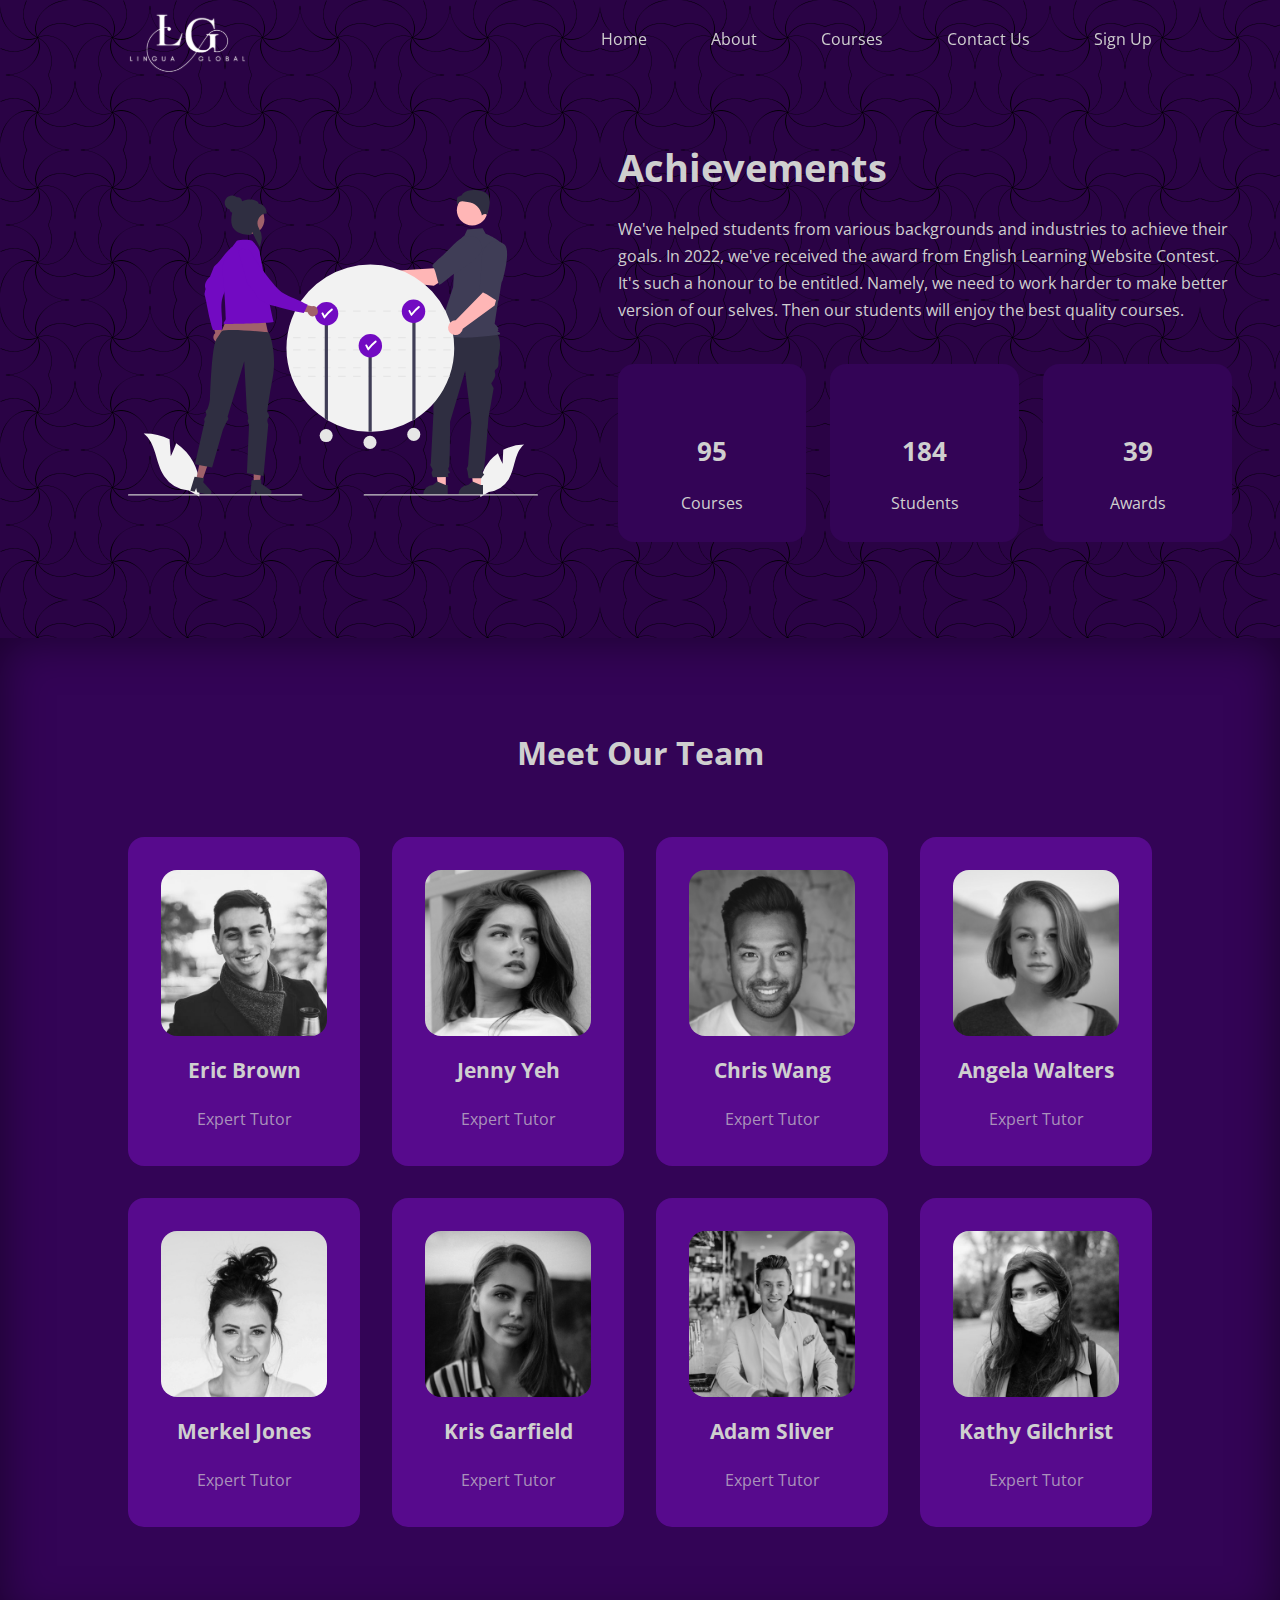
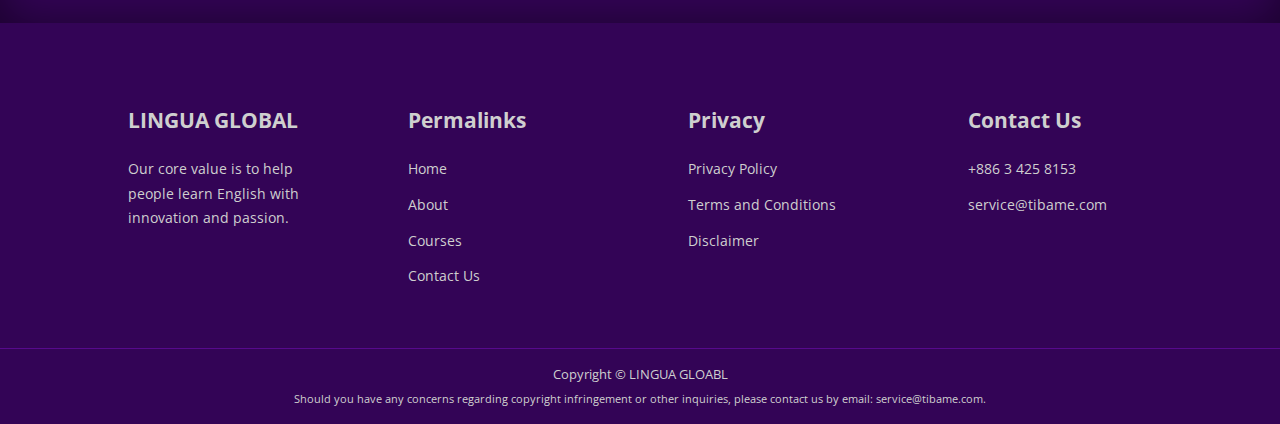
==== about.html @ 8d33f50c "add 2022-10-25" ====
<!DOCTYPE html>
<html lang="en">

<head>
    <meta charset="UTF-8">
    <meta http-equiv="X-UA-Compatible" content="IE=edge">
    <meta name="viewport" content="width=device-width, initial-scale=1.0">
    <link rel="stylesheet" href="./css/style.css">
    <link rel="stylesheet" href="./css/about.css">
    <script src="./js/main.js"></script>
    <script src="./js/about.js"></script>
    
    <style>
        body { background-image: url("./images/bg-texture-1.png");}
    </style>

    <!-- ICONSOUT CDN -->
    <link rel="stylesheet" href="https://unicons.iconscout.com/release/v4.0.0/css/line.css">

    <title>LINGUA GLOBAL | About</title>

</head>

<body>
    <nav>
        <div class="container nav__container">
            <a href="index.html">
                <img src="./images/logo.svg" alt="logo">
            </a>
            <ul class="nav__menu">
                <li><a href="index.html">Home</a></li>
                <li><a href="about.html">About</a></li>
                <li><a href="courses.html">Courses</a></li>
                <li><a href="contact.html">Contact Us</a></li>
                <li><a href="login-signup.html">Sign Up</a></li>
            </ul>
            <button id="open-menu-btn"><i class="uil uil-bars"></i></button>
            <button id="close-menu-btn"><i class="uil uil-multiply"></i></button>
        </div>
    </nav>
    <!--=================END of NAVBAR==============-->



    <section class="about__achievements">
        <div class="container about__achievements-container">
            <div class="about__achievements-left">
                <img src="./images/about-achievements.svg" alt="about-achievements">
            </div>
            <div class="about__achievements-right">
                <h1>Achievements</h1>
                <p>
                    We've helped students from various backgrounds and industries to achieve their goals. In 2022, we've received the award from English Learning Website Contest. It's such a honour to be entitled. Namely, we need to work harder to make better version of our selves. Then our students will enjoy the best quality courses.
                </p>
                <div class="achievements__cards">
                    <article class="achievement__card">
                        <span class="achievement__icon">
                            <i class="uil uil-video"></i>
                        </span>
                        <span class="num" data-val="450">0</span>
                        <p>Courses</p>
                    </article>

                    <article class="achievement__card">
                        <span class="achievement__icon">
                            <i class="uil uil-users-alt"></i>
                        </span>
                        <span class="num" data-val="980">0</span>
                        <p>Students</p>
                    </article>

                    <article class="achievement__card">
                        <span class="achievement__icon">
                            <i class="uil uil-trophy"></i>
                        </span>
                        <span class="num" data-val="200">0</span>
                        <p>Awards</p>
                    </article>
                </div>
            </div>
        </div>
    </section>
    <!--=================END of Achievements==============-->


    <section class="team">
        <h2>Meet Our Team</h2>
        <div class="container team__container">
            <article class="team__member">
                <div class="team__member-image">
                    <img src="./images/tm1.jpg" alt="tm1">
                </div>
                <div class="team__member-info">
                    <h3>Eric Brown</h3>
                    <p>Expert Tutor</p>
                </div>
                <div class="team__member-socials">
                    <a href="https://instagram.com" target="_blank"><i class="uil uil-instagram"></i></a>
                    <a href="https://line.me/" target="_blank"><i class="uil uil-line"></i></a>
                    <a href="https://linkedin.com" target="_blank"><i class="uil uil-linkedin-alt"></i></a>
                </div>
            </article>
            <article class="team__member">
                <div class="team__member-image">
                    <img src="./images/tm2.jpg" alt="tm2">
                </div>
                <div class="team__member-info">
                    <h3>Jenny Yeh</h3>
                    <p>Expert Tutor</p>
                </div>
                <div class="team__member-socials">
                    <a href="https://instagram.com" target="_blank"><i class="uil uil-instagram"></i></a>
                    <a href="https://line.me/" target="_blank"><i class="uil uil-line"></i></a>
                    <a href="https://linkedin.com" target="_blank"><i class="uil uil-linkedin-alt"></i></a>
                </div>
            </article>
            <article class="team__member">
                <div class="team__member-image">
                    <img src="./images/tm3.jpg" alt="tm3">
                </div>
                <div class="team__member-info">
                    <h3>Chris Wang</h3>
                    <p>Expert Tutor</p>
                </div>
                <div class="team__member-socials">
                    <a href="https://instagram.com" target="_blank"><i class="uil uil-instagram"></i></a>
                    <a href="https://line.me/" target="_blank"><i class="uil uil-line"></i></a>
                    <a href="https://linkedin.com" target="_blank"><i class="uil uil-linkedin-alt"></i></a>
                </div>
            </article>
            <article class="team__member">
                <div class="team__member-image">
                    <img src="./images/tm4.jpg" alt="tm4">
                </div>
                <div class="team__member-info">
                    <h3>Angela Walters</h3>
                    <p>Expert Tutor</p>
                </div>
                <div class="team__member-socials">
                    <a href="https://instagram.com" target="_blank"><i class="uil uil-instagram"></i></a>
                    <a href="https://line.me/" target="_blank"><i class="uil uil-line"></i></a>
                    <a href="https://linkedin.com" target="_blank"><i class="uil uil-linkedin-alt"></i></a>
                </div>
            </article>
            <article class="team__member">
                <div class="team__member-image">
                    <img src="./images/tm5.jpg" alt="tm5">
                </div>
                <div class="team__member-info">
                    <h3>Merkel Jones</h3>
                    <p>Expert Tutor</p>
                </div>
                <div class="team__member-socials">
                    <a href="https://instagram.com" target="_blank"><i class="uil uil-instagram"></i></a>
                    <a href="https://line.me/" target="_blank"><i class="uil uil-line"></i></a>
                    <a href="https://linkedin.com" target="_blank"><i class="uil uil-linkedin-alt"></i></a>
                </div>
            </article>
            <article class="team__member">
                <div class="team__member-image">
                    <img src="./images/tm6.jpg" alt="tm6">
                </div>
                <div class="team__member-info">
                    <h3>Kris Garfield</h3>
                    <p>Expert Tutor</p>
                </div>
                <div class="team__member-socials">
                    <a href="https://instagram.com" target="_blank"><i class="uil uil-instagram"></i></a>
                    <a href="https://line.me/" target="_blank"><i class="uil uil-line"></i></a>
                    <a href="https://linkedin.com" target="_blank"><i class="uil uil-linkedin-alt"></i></a>
                </div>
            </article>
            <article class="team__member">
                <div class="team__member-image">
                    <img src="./images/tm7.jpg" alt="tm7">
                </div>
                <div class="team__member-info">
                    <h3>Adam Sliver</h3>
                    <p>Expert Tutor</p>
                </div>
                <div class="team__member-socials">
                    <a href="https://instagram.com" target="_blank"><i class="uil uil-instagram"></i></a>
                    <a href="https://line.me/" target="_blank"><i class="uil uil-line"></i></a>
                    <a href="https://linkedin.com" target="_blank"><i class="uil uil-linkedin-alt"></i></a>
                </div>
            </article>
            <article class="team__member">
                <div class="team__member-image">
                    <img src="./images/tm8.jpg" alt="tm8">
                </div>
                <div class="team__member-info">
                    <h3>Kathy Gilchrist</h3>
                    <p>Expert Tutor</p>
                </div>
                <div class="team__member-socials">
                    <a href="https://instagram.com" target="_blank"><i class="uil uil-instagram"></i></a>
                    <a href="https://line.me/" target="_blank"><i class="uil uil-line"></i></a>
                    <a href="https://linkedin.com" target="_blank"><i class="uil uil-linkedin-alt"></i></a>
                </div>
            </article>
        </div>
    </section>
    <!--=================END of Team==============-->

    <footer class="footer">
        <div class="container footer__container">
            <div class="footer__1">
                <a href="index.html" class="footer__logo">
                    <p class="footer__title">LINGUA GLOBAL</p>
                </a>
                <p>Our core value is to help people learn English with innovation and passion.</p>
            </div>
            <div class="footer__2">
                <p class="footer__title">Permalinks</p>
                <ul class="permalinks">
                    <li><a href="index.html">Home</a></li>
                    <li><a href="about.html">About</a></li>
                    <li><a href="courses.html">Courses</a></li>
                    <li><a href="contact.html">Contact Us</a></li>
                </ul>
            </div>
            <div class="footer__3">
                <p class="footer__title">Privacy</p>
                <ul class="privacy">
                    <li><a href="privacy-policy.html">Privacy Policy</a></li>
                    <li><a href="terms-conditions.html">Terms and Conditions</a></li>
                    <li><a href="disclaimer.html">Disclaimer</a></li>
                </ul>
            </div>
            <div class="footer__4">
                <p class="footer__title">Contact Us</p>
                <div>
                    <p>+886 3 425 8153</p>
                    <p>service@tibame.com</p>
                </div>

                <ul class="footer__socials">
                    <li>
                        <a href="#"><i class="uil uil-facebook-f"></i></a>
                    </li>
                    <li>
                        <a href="#"><i class="uil uil-instagram-alt"></i></a>
                    </li>
                    <li>
                        <a href="#"><i class="uil uil-line"></i></a>
                    </li>
                    <li>
                        <a href="#"><i class="uil uil-linkedin-alt"></i></a>
                    </li>
                </ul>
            </div>
        </div>

        <div class="footer__copyright">
            <p>Copyright &copy; LINGUA GLOABL</p>
            <p>
                Should you have any concerns regarding copyright infringement or other inquiries, please contact us by
                email: service@tibame.com.
            </p>
        </div>
    </footer>

</body>

</html>
---- css/style.css ----
/* Google Fonts (Open Sans) */

@import url("https://fonts.googleapis.com/css2?family=Open+Sans:wght@300;400;500;600;700;800&display=swap");

* {
  margin: 0;
  padding: 0;
  border: 0;
  outline: 0;
  text-decoration: none;
  list-style: none;
  box-sizing: border-box;
  user-select: none;
}

:root {
  --color-primary: #720ac2;
  --color-primary1: #ac5de9;
  --color-success: #02906c;
  --color-warning: #c5a13e;
  --color-danger: #b34270;
  --color-danger-variant: rgba(247, 88, 66, 0.4);
  --color-white: rgb(255, 255, 255);
  --color-white1: #cfcfcf;
  --color-light: rgba(207, 207, 207, 0.7);
  --color-black: rgb(29, 29, 29);
  --color-bg: #2a0345;
  --color-bg1: #330456;
  --color-bg2: #570a8d;

  --container-width-lg: 80%;
  --container-width-md: 90%;
  --container-width-sm: 94%;

  --transition: all 400ms ease;
}

body {
  font-family: "Open Sans", sans-serif;
  line-height: 1.7;
  color: var(--color-white1);
  background: var(--color-bg);
}

.container {
  width: var(--container-width-lg);
  margin: 0 auto;
}

section {
  padding: 6rem 0;
}

section h2 {
  text-align: center;
  margin-bottom: 4rem;
}

h1,
h2,
h3,
h4,
h5 {
  line-height: 1.2;
}

h1 {
  font-size: 2.4rem;
}

h2 {
  font-size: 2rem;
}

h3 {
  font-size: 1.6rem;
}

h4 {
  font-size: 1.3rem;
}

a {
  color: var(--color-white1);
}

img {
  width: 100%;
  display: block;
  object-fit: cover;
  border-radius: 1rem 1rem 0 0;
}

.btn {
  display: inline-block;
  background-color: var(--color-white1);
  color: var(--color-black);
  padding: 1rem 2rem;
  border: 1px solid transparent;
  font-weight: 500;
  transition: var(--transition);
  border-radius: 1rem;
}

.btn:hover {
  background-color: transparent;
  color: var(--color-white1);
  border-color: var(--color-white1);
}

.btn-primary {
  background: var(--color-danger);
  color: var(--color-white1);
}

/* ====================== Navbar ====================== */
nav {
  background-color: transparent;
  width: 100vw;
  height: 5rem;
  position: fixed;
  top: 0;
  z-index: 20;
}

/* change navbar styles on scroll using javascript*/
.window-scroll {
  background: var(--color-primary);
  box-shadow: 0 1rem 2rem rgba(0, 0, 0, 0.2);
}

.nav__container {
  height: 100%;
  display: flex;
  justify-content: space-between;
  align-items: center;
}

nav button {
  display: none;
}

.nav__menu {
  display: flex;
  align-items: center;
  gap: 4rem;
}

.nav__menu a {
  font-size: 1rem;
  transition: var(--transition);
  position: relative;
  transform: translateY(0px);
  display: flex;
}

.nav__menu a:hover {
  color: var(--color-bg2);
  transform: translateY(-5px);
}

.nav__menu a::before {
  content: "";
  position: absolute;
  left: 50%;
  right: 50%;
  bottom: -5px;
  height: 0;
  border-bottom: 1px solid var(--color-white1);
  transition: var(--transition);
}

.nav__menu a:hover:before {
  left: 0;
  right: 0;
}


/* ====================== Header ====================== */

header {
  position: relative;
  top: 5rem;
  overflow: hidden;
  height: 70vh;
  margin-bottom: 5rem;
}

header h1 {
  line-height: 1.4;
}

.header__container {
  display: grid;
  grid-template-columns: 1fr 1fr;
  align-items: center;
  gap: 5rem;
  height: 100%;
}

.header__left p {
  margin: 1rem 0 2.4rem;
}

/* ====================== Categories ====================== */

.categories {
  background: var(--color-bg1);
  height: 29rem;
}

.categories h2 {
  text-align: left;
  line-height: 1;
  margin-bottom: 3rem;
}

.categories__container {
  display: grid;
  grid-template-columns: 40% 60%;
}

.categories__left {
  margin-right: 4rem;
}

.categories__left p {
  margin: 1rem 0 3rem;
}

.categories__right {
  display: grid;
  grid-template-columns: repeat(3, 1fr);
  gap: 1.2rem;
}

.category {
  background-color: var(--color-bg2);
  padding: 1.5rem;
  border-radius: 2rem;
  transition: var(--transition);
}

.category:hover {
  box-shadow: 0 3rem 3rem rgba(0, 0, 0, 0.3);
  z-index: 1;
}

.category:nth-child(2) .category__icon {
  background: var(--color-danger);
}

.category:nth-child(3) .category__icon {
  background: var(--color-success);
}

.category:nth-child(4) .category__icon {
  background: var(--color-warning);
}

.category:nth-child(5) .category__icon {
  background: var(--color-success);
}

.category__icon {
  background-color: var(--color-primary);
  padding: 0.6rem 0.8rem;
  border-radius: 0.9rem;
}

.category .category__title {
  font-weight: bold;
  margin: 2rem 0 1rem;
  font-size: 0.9rem;
}

.category p {
  font-size: 0.85rem;
}

/* ====================== Popular Courses ====================== */

.courses {
  margin-top: 10rem;
}

.courses__container {
  display: grid;
  grid-template-columns: repeat(3, 1fr);
  justify-content: center;
  place-items: center;
}

.course {
  background: var(--color-bg1);
  text-align: center;
  border: 1px solid transparent;
  transform: translateY(0px);
  transition: var(--transition);
  border-radius: 1rem;
  width: 90%;
  margin-bottom: 2rem;
}

.course:hover {
  background: transparent;
  border-color: var(--color-primary);
  transform: translateY(-10px);
}

.course__info {
  padding: 1.2rem;
}

.course__info .course__title {
  font-size: 1.3rem;
  font-weight: bold;
}

.course__info p {
  margin: 1.2rem 0 2rem;
  font-size: 0.9rem;
}

/* ====================== FAQs ====================== */

.faqs {
  background: var(--color-bg1);
  box-shadow: inset 0 0 3rem rgba(0, 0, 0, 0.5);
}

.faqs__container {
  display: grid;
  grid-template-columns: 1fr 1fr;
  gap: 1rem;
}

.faq {
  padding: 2rem;
  display: flex;
  align-items: center;
  gap: 1.4rem;
  height: fit-content;
  background: var(--color-primary);
  cursor: pointer;
  border-radius: 1rem;
}

.faq h3 {
  font-size: 1rem;
  line-height: 2.2;
}

.faq__icon {
  align-self: flex-start;
  font-size: 1.2rem;
}

.faq p {
  margin-top: 0.8rem;
  display: none;
}

.faq.open p {
  display: block;
}

/* ====================== Testimonials ====================== */

.testim {
  width: 100%;
  position: relative;
  top: 50%;
}
.testim .testim__container {
  position: relative;
  width: 100%;
  max-width: 1020px;
  padding: 40px 20px;
  margin: auto;
}
.testim .arrow {
  display: block;
  position: absolute;
  color: var(--color-white1);
  cursor: pointer;
  font-size: 2rem;
  top: 50%;
  transform: translateY(-50%);
  transition: all 0.3s ease-in-out;
  padding: 5px;
  z-index: 19;
}
.testim .arrow:before {
  cursor: pointer;
}
.testim .arrow.left {
  left: 10px;
}
.testim .arrow.right {
  right: 10px;
}
.testim .arrow:hover {
  color: var(--color-primary1);
}
.testim .dots {
  text-align: center;
  position: absolute;
  width: 100%;
  bottom: 60px;
  left: 0;
  display: block;
  z-index: 18;
  height: 12px;
}
.testim .dots .dot {
  list-style-type: none;
  display: inline-block;
  width: 12px;
  height: 12px;
  border-radius: 50%;
  border: 1px solid var(--color-white1);
  margin: 0 10px;
  cursor: pointer;
  transition: all 0.5s ease-in-out;
  position: relative;
}
.testim .dots .dot.active,
.testim .dots .dot:hover {
  background: var(--color-primary1);
  border-color: var(--color-primary1);
}

.testim .dots .dot.active {
  animation: testim-scale 0.5s ease-in-out forwards;
}
.testim .cont {
  position: relative;
  overflow: hidden;
}
.testim .cont > div {
  text-align: center;
  position: absolute;
  top: 0;
  left: 0;
  padding: 0 0 70px 0;
  opacity: 0;
}
.testim .cont > div.inactive {
  opacity: 1;
}
.testim .cont > div.active {
  position: relative;
  opacity: 1;
}
.testim .cont div .img img {
  display: block;
  width: 100px;
  height: 100px;
  margin: auto;
  border-radius: 50%;
}
.testim .cont div h4 {
  color: var(--color-primary1);
  margin: 15px 0;
}
.testim .cont div p {
  color: var(--color-white1);
  width: 80%;
  margin: auto;
}

.testim .cont div.active .img img {
  animation: testim-show 0.5s ease-in-out forwards;
}
.testim .cont div.active h4 {
  animation: testim-content-in 0.4s ease-in-out forwards;
}
.testim .cont div.active p {
  animation: testim-content-in 0.5s ease-in-out forwards;
}
.testim .cont div.inactive .img img {
  animation: testim-hide 0.5s ease-in-out forwards;
}
.testim .cont div.inactive h4 {
  animation: testim-content-out 0.4s ease-in-out forwards;
}
.testim .cont div.inactive p {
  animation: testim-content-out 0.5s ease-in-out forwards;
}

@keyframes testim-scale {
  0% {
    box-shadow: 0px 0px 0px 0px var(--color-white1);
  }
  35% {
    box-shadow: 0px 0px 10px 5px var(--color-white1);
  }
  70% {
    box-shadow: 0px 0px 10px 5px var(--color-primary1);
  }
  100% {
    box-shadow: 0px 0px 0px 0px var(--color-primary1);
  }
}

@keyframes testim-content-in {
  from {
    opacity: 0;
    transform: translateY(100%);
  }
  to {
    opacity: 1;
    transform: translateY(0);
  }
}
@keyframes testim-content-out {
  from {
    opacity: 1;
    transform: translateY(0);
  }
  to {
    opacity: 0;
    transform: translateY(-100%);
  }
}
@keyframes testim-show {
  from {
    opacity: 0;
    transform: scale(0);
  }
  to {
    opacity: 1;
    transform: scale(1);
  }
}
@keyframes testim-hide {
  from {
    opacity: 1;
    transform: scale(1);
  }
  to {
    opacity: 0;
    transform: scale(0);
  }
}

/* ====================== Footer ====================== */
footer {
  background: var(--color-bg1);
  padding-top: 5rem;
  font-size: 0.9rem;
}

.footer__container {
  display: grid;
  grid-template-columns: repeat(4, 1fr);
  gap: 6rem;
}

.footer__title {
  font-size: 1.3rem;
  font-weight: bold;
  margin-bottom: 1.2rem;
}

.footer__4 p {
  margin-bottom: 1.2rem;
}

.footer__4 div p {
  margin-bottom: 0.7rem;
}

footer ul li {
  margin-bottom: 0.7rem;
}

footer ul li a:hover {
  text-decoration: underline;
}

.footer__socials {
  display: flex;
  gap: 1rem;
  font-size: 1.2rem;
  margin-top: 2rem;
}

.footer__copyright {
  font-size: 0.8rem;
  text-align: center;
  margin-top: 3rem;
  padding: 1.2em;
  border-top: 1px solid var(--color-bg2);
}

.footer__copyright p:nth-child(2) {
  font-size: 0.7rem;
  margin-top: 0.2rem;
}

/* ====================== Media Query (Tablet) ====================== */

@media screen and (max-width: 1024px) {
  .container {
    width: var(--container-width-md);
  }

  h1 {
    font-size: 2.2rem;
  }

  h2 {
    font-size: 1.7rem;
  }

  h3 {
    font-size: 1.4rem;
  }

  h4 {
    font-size: 1.2rem;
  }

  section {
    padding: 5rem 0;
  }

  /* ====================== Navbar ====================== */
  nav button {
    display: inline-block;
    background: transparent;
    font-size: 1.8rem;
    color: var(--color-white1);
    cursor: pointer;
  }

  nav button#close-menu-btn {
    display: none;
  }

  .nav__menu {
    position: fixed;
    top: 5rem;
    right: 5%;
    height: fit-content;
    width: 18rem;
    flex-direction: column;
    gap: 0;
    display: none;
  }

  .nav__menu li {
    width: 100%;
    height: 5.8rem;
    animation: animateNavItems 400ms linear forwards;
    transform-origin: top right;
    opacity: 0;
  }

  .nav__menu li:nth-child(2) {
    animation-delay: 200ms;
  }

  .nav__menu li:nth-child(3) {
    animation-delay: 400ms;
  }

  .nav__menu li:nth-child(4) {
    animation-delay: 600ms;
  }

  .nav__menu li:nth-child(5) {
    animation-delay: 800ms;
  }

  .nav__menu li:nth-child(5) {
    border: none;
    padding: 0;
    border-radius: 0;
  }

  .nav__menu a:hover {
    transform: initial;
  }

  .nav__menu a::before {
    display: none;
  }

  @keyframes animateNavItems {
    0% {
      transform: rotateZ(-90deg) rotateX(90deg) scale(0.1);
    }
    100% {
      transform: rotateZ(0) rotateX(0) scale(1);
      opacity: 1;
    }
  }

  .nav__menu li a {
    background-color: var(--color-primary);
    box-shadow: -4rem 6rem 10rem rgba(0, 0, 0, 0.6);
    width: 100%;
    height: 100%;
    display: grid;
    place-items: center;
  }

  .nav__menu li a:hover {
    background: var(--color-bg2);
    color: var(--color-white1);
  }

  /* ====================== Header ====================== */

  header {
    height: 52vh;
    margin-bottom: 5rem;
  }

  .header__container {
    gap: 0;
    padding-bottom: 3rem;
  }

  /* ====================== Categories ====================== */

  .categories {
    height: auto;
  }

  .categories__container {
    grid-template-columns: 1fr;
    gap: 3rem;
  }

  .categories__left {
    margin-right: 0;
  }

  .categories__left h2 {
    text-align: center;
  }

  /* ====================== Popular Courses ====================== */

  .courses {
    margin-top: 2rem;
  }

  .courses__container {
    grid-template-columns: 1fr 1fr;
  }

  .course {
    width: 80%;
  }

  .course:hover {
    transform: initial;
  }

  .course__info .course__title {
    font-size: 1.2rem;
  }
  /* ====================== Testimonials ====================== */

  .testim .arrow {
    font-size: 1.5rem;
  }

  .testim .arrow.left {
    left: 3rem;
  }

  .testim .arrow.right {
    right: 3rem;
  }

  .testim .cont div p {
    line-height: 1.6;
  }

  /* ====================== FAQs ====================== */

  .faqs__container {
    grid-template-columns: 1fr;
  }

  .faq {
    padding: 1.5rem;
  }

  /* ====================== Footer ====================== */

  .footer__container {
    grid-template-columns: 1fr 1fr;
    text-align: center;
  }

  .footer__title {
    font-size: 1.2rem;
  }

  .footer__4 {
    display: flex;
    flex-direction: column;
    justify-content: center;
    align-items: center;
  }

  .footer__socials {
    margin-top: 2rem;
  }
}

/* ====================== Media Query (Mobile) ====================== */

@media screen and (max-width: 768px) {
  .container {
    width: var(--container-width-sm);
    padding: 0 0.5rem;
  }

  h1 {
    font-size: 2rem;
  }

  h2 {
    font-size: 1.5rem;
  }

  h3 {
    font-size: 1.2rem;
  }

  h4 {
    font-size: 1rem;
  }

  section {
    padding: 4rem 0;
  }

  /* ====================== Navbar ====================== */

  .nav__container img {
    width: 90%;
  }

  .nav__menu {
    right: 3%;
  }

  .nav__menu li {
    width: 100%;
    height: 4rem;
  }

  /* ====================== Header ====================== */

  header {
    height: 100vh;
  }

  .header__container {
    grid-template-columns: 1fr;
    text-align: center;
    margin-top: 1rem;
  }

  .header__right img {
    width: 45%;
    margin: 0 auto;
  }

  /* ====================== Categories ====================== */

  .categories__right {
    grid-template-columns: 1fr 1fr;
    gap: 0.7rem;
  }

  .category {
    padding: 1rem;
    border-radius: 1rem;
  }

  .category__icon {
    margin-top: 4px;
  }

  /* ====================== Popular Courses ====================== */

  .courses__container {
    grid-template-columns: 1fr;
    margin-top: 2rem;
  }

  .course {
    width: 90%;
  }

  .course__info .course__title {
    font-size: 1rem;
  }

  /* ====================== Testimonials ====================== */

  .testim .arrow.left {
    left: 6px;
  }

  .testim .arrow.right {
    right: 6px;
  }

  .testim .cont div p {
    font-size: 0.8rem;
  }

  /* ====================== Footer ====================== */

  .footer {
    padding-top: 4rem;
  }

  .footer__container {
    grid-template-columns: 1fr;
    gap: 2rem;
  }

  .footer__title {
    font-size: 1rem;
  }

  .footer__1 p {
    margin: 1rem auto;
  }

}
---- css/about.css ----
/* ====================== Achievements ====================== */
.about__achievements {
  margin-top: 3rem;
}

.about__achievements-container {
  display: grid;
  grid-template-columns: 40% 60%;
  gap: 5rem;
}

.about__achievements-left {
  margin: auto;
}

.about__achievements-right > p {
  margin: 1.6rem 0 2.5rem;
}

.achievements__cards {
  display: grid;
  grid-template-columns: repeat(3, 1fr);
  gap: 1.5rem;
}

.achievement__card {
  background: var(--color-bg1);
  padding: 1.6rem;
  border-radius: 1rem;
  text-align: center;
  transition: var(--transition);
}

.achievement__card .num {
  display: block;
  font-size: 1.6rem;
  font-weight: bold;
}

.achievement__card:hover {
  background: var(--color-bg2);
  box-shadow: 0 3rem 3rem rgba(0, 0, 0, 0.3);
}

.achievement__icon {
  background: var(--color-danger);
  padding: 0 0.6rem;
  border-radius: 1rem;
  display: inline-block;
  margin-bottom: 2rem;
  font-size: 2rem;
}

.achievement__card:nth-child(2) .achievement__icon {
  background: var(--color-success);
}

.achievement__card:nth-child(3) .achievement__icon {
  background: var(--color-primary);
}

.achievement__card p {
  margin-top: 1rem;
}

/* ====================== Team ====================== */
.team {
  background: var(--color-bg1);
  box-shadow: inset 0 0 3rem rgba(0, 0, 0, 0.5);
}

.team__container {
  display: grid;
  grid-template-columns: repeat(4, 1fr);
  gap: 2rem;
}

.team__member {
  background: var(--color-bg2);
  padding: 2rem;
  border: 1px solid transparent;
  transition: var(--transition);
  position: relative;
  overflow: hidden;
  border-radius: 1rem;
}

.team__member:hover {
  background: transparent;
  border-color: var(--color-primary);
}

.team__member-image img {
  filter: saturate(0);
  border-radius: 1rem;
}

.team__member:hover img {
  filter: saturate(1);
}

.team__member-info * {
  text-align: center;
  margin-top: 1.4rem;
}

.team__member-info h3 {
  font-size: 1.3rem;
}

.team__member-info p {
  color: var(--color-light);
}

.team__member-socials {
  position: absolute;
  top: 50%;
  right: -100%;
  transform: translateY(-50%);
  display: flex;
  flex-direction: column;
  background: var(--color-primary);
  border-radius: 1rem 0 0 1rem;
  box-shadow: -2rem 0 2rem rgba(0, 0, 0, 0.3);
  transition: var(--transition);
}

.team__member:hover .team__member-socials {
  right: 0;
}

.team__member-socials a {
  padding: 1rem;
}

/* ====================== Media Query (Tablet) ====================== */
@media screen and (max-width: 1024px) {
  .about__achievements {
    margin-top: 2rem;
  }

  .about__achievements-container {
    grid-template-columns: 1fr;
    gap: 4rem;
  }

  .about__achievements-left {
    width: 80%;
    margin: 0 auto;
  }

  .achievement__card .num {
    font-size: 1.4rem;
  }

  /* ====================== Team ====================== */

  .team__container {
    grid-template-columns: repeat(3, 1fr);
    gap: 1.5rem;
  }

  .team__member {
    padding: 1rem;
  }

  .team__member-info h3 {
    font-size: 1.2rem;
  }

  /* ====================== Media Query (Mobile) ====================== */
  @media screen and (max-width: 768px) {

    .about__achievements {
      margin-top: 4rem;
    }

    .achievements__cards {
      grid-template-columns: 1fr 1fr;
      gap: 0.7rem;
    }

    .achievement__card .num {
      font-size: 1.2rem;
    }

    .about__achievements-right {
      margin-top: 1rem;
    }

     /* ====================== Team ====================== */

    .team__container {
      grid-template-columns: 1fr 1fr;
      gap: 0.7rem;
    }

    .team__member {
      padding: 0;
    }

    .team__member p {
      margin-bottom: 1.5rem;
    }

    .team__member-info h3 {
      font-size: 1rem;
    }
  }
}
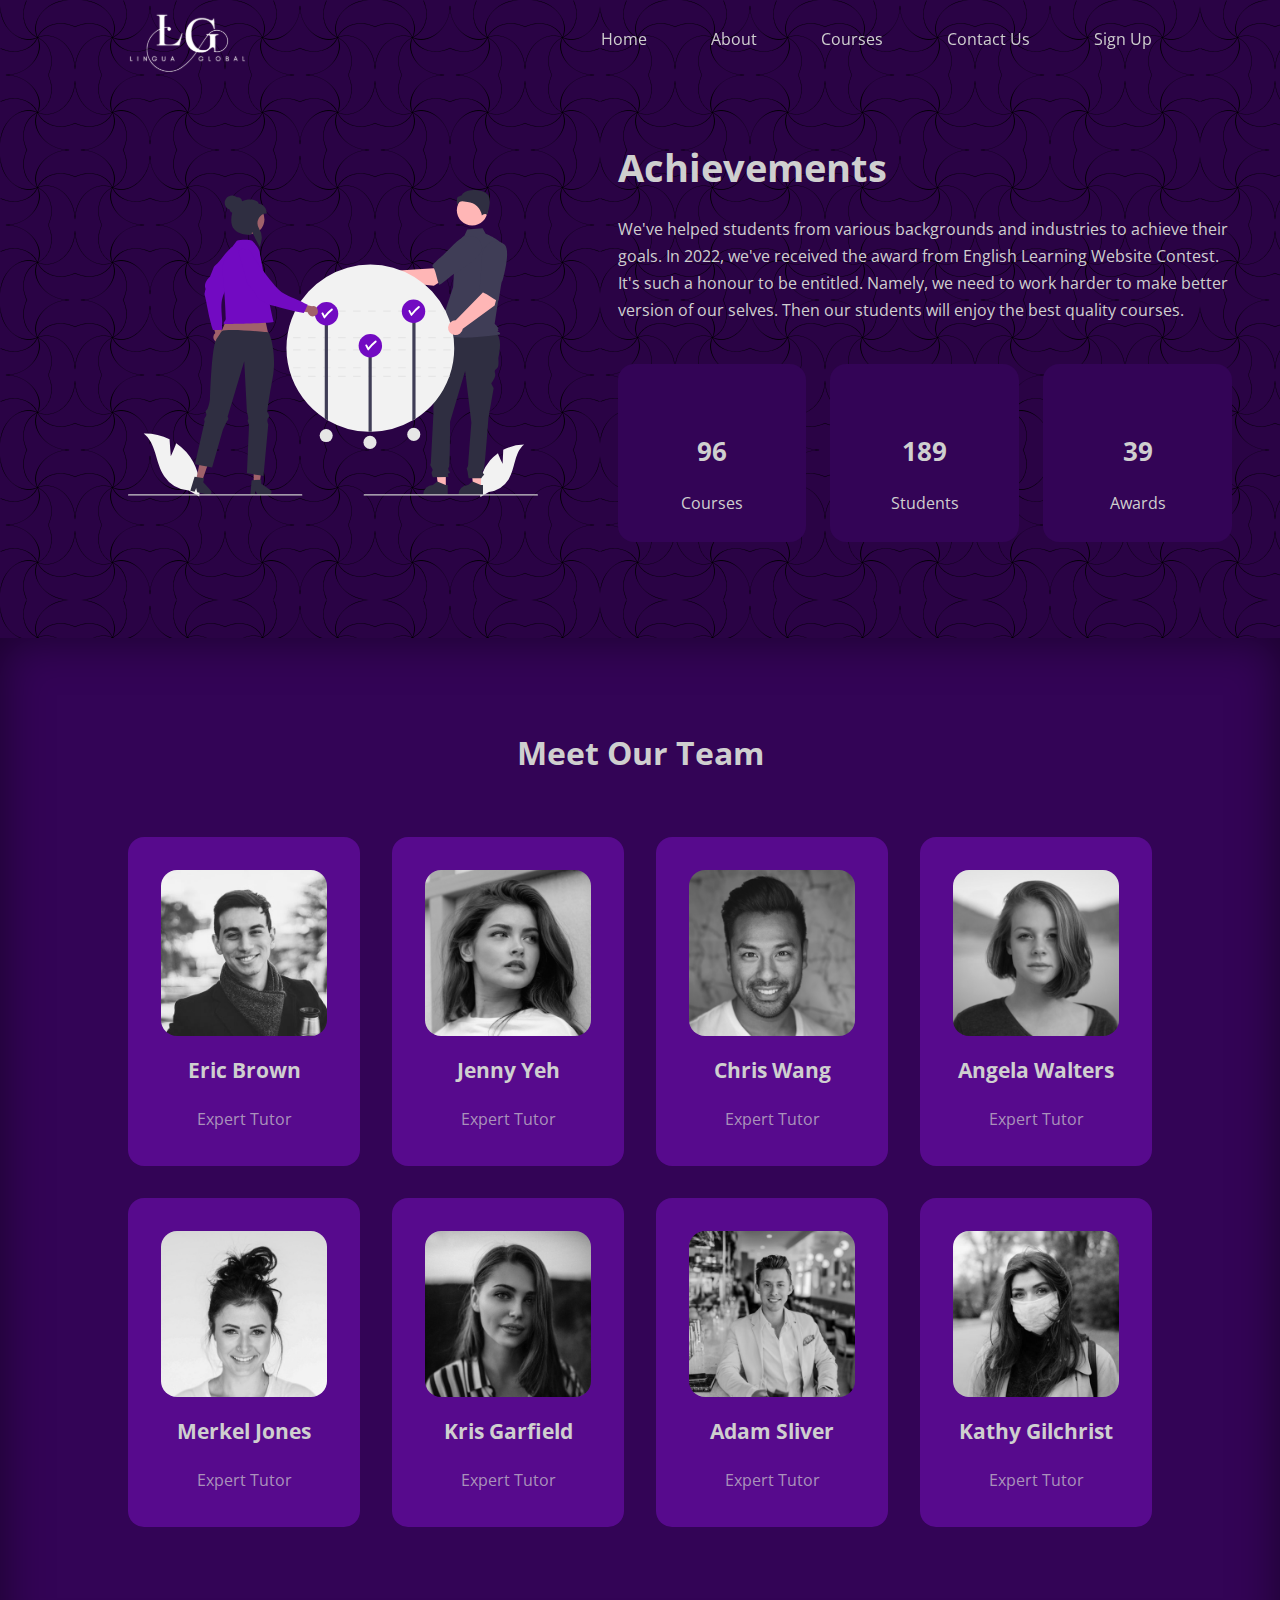
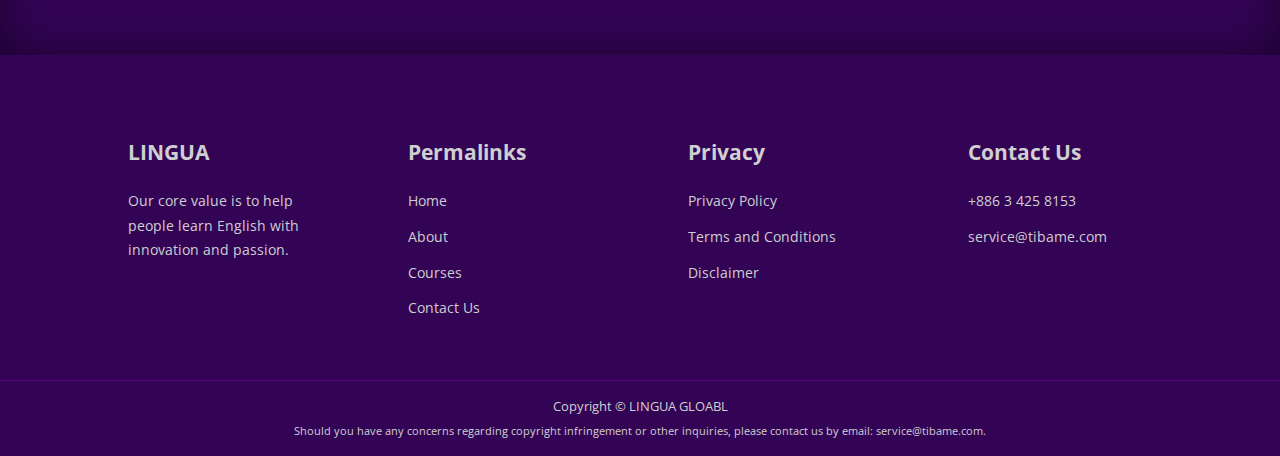
==== commit 423328c2: "modify "footer__title & footer__socials"" ====
--- a/about.html
+++ b/about.html
@@ -206,7 +206,7 @@
         <div class="container footer__container">
             <div class="footer__1">
                 <a href="index.html" class="footer__logo">
-                    <p class="footer__title">LINGUA GLOBAL</p>
+                    <p class="footer__title">LINGUA</p>
                 </a>
                 <p>Our core value is to help people learn English with innovation and passion.</p>
             </div>
--- a/css/style.css
+++ b/css/style.css
@@ -19,14 +19,15 @@
   --color-success: #02906c;
   --color-warning: #c5a13e;
   --color-danger: #b34270;
-  --color-danger-variant: rgba(247, 88, 66, 0.4);
-  --color-white: rgb(255, 255, 255);
+  --color-danger-variant: #f7584266;
+  --color-white: #ffffff;
   --color-white1: #cfcfcf;
-  --color-light: rgba(207, 207, 207, 0.7);
-  --color-black: rgb(29, 29, 29);
+  --color-light: #cfcfcfb3;
+  --color-black: #1d1d1d;
   --color-bg: #2a0345;
   --color-bg1: #330456;
   --color-bg2: #570a8d;
+  --color-bg3: #8e65ab;
 
   --container-width-lg: 80%;
   --container-width-md: 90%;
@@ -155,7 +156,7 @@
 }
 
 .nav__menu a:hover {
-  color: var(--color-bg2);
+  color: var(--color-bg3);
   transform: translateY(-5px);
 }
 
@@ -174,7 +175,6 @@
   left: 0;
   right: 0;
 }
-
 
 /* ====================== Header ====================== */
 
@@ -872,8 +872,7 @@
   }
 
   .header__right img {
-    width: 45%;
-    margin: 0 auto;
+    display: none;
   }
 
   /* ====================== Categories ====================== */
@@ -928,7 +927,6 @@
   }
 
   .footer__container {
-    grid-template-columns: 1fr;
     gap: 2rem;
   }
 
@@ -936,8 +934,7 @@
     font-size: 1rem;
   }
 
-  .footer__1 p {
-    margin: 1rem auto;
-  }
-
-}
+  .footer__socials {
+    margin-top: 1rem;
+  }
+}
--- a/css/about.css
+++ b/css/about.css
@@ -67,6 +67,7 @@
 .team {
   background: var(--color-bg1);
   box-shadow: inset 0 0 3rem rgba(0, 0, 0, 0.5);
+  padding: 6rem 0 8rem 0;
 }
 
 .team__container {
@@ -190,6 +191,10 @@
 
      /* ====================== Team ====================== */
 
+    .team {
+      padding: 6rem 0;
+    }
+
     .team__container {
       grid-template-columns: 1fr 1fr;
       gap: 0.7rem;
